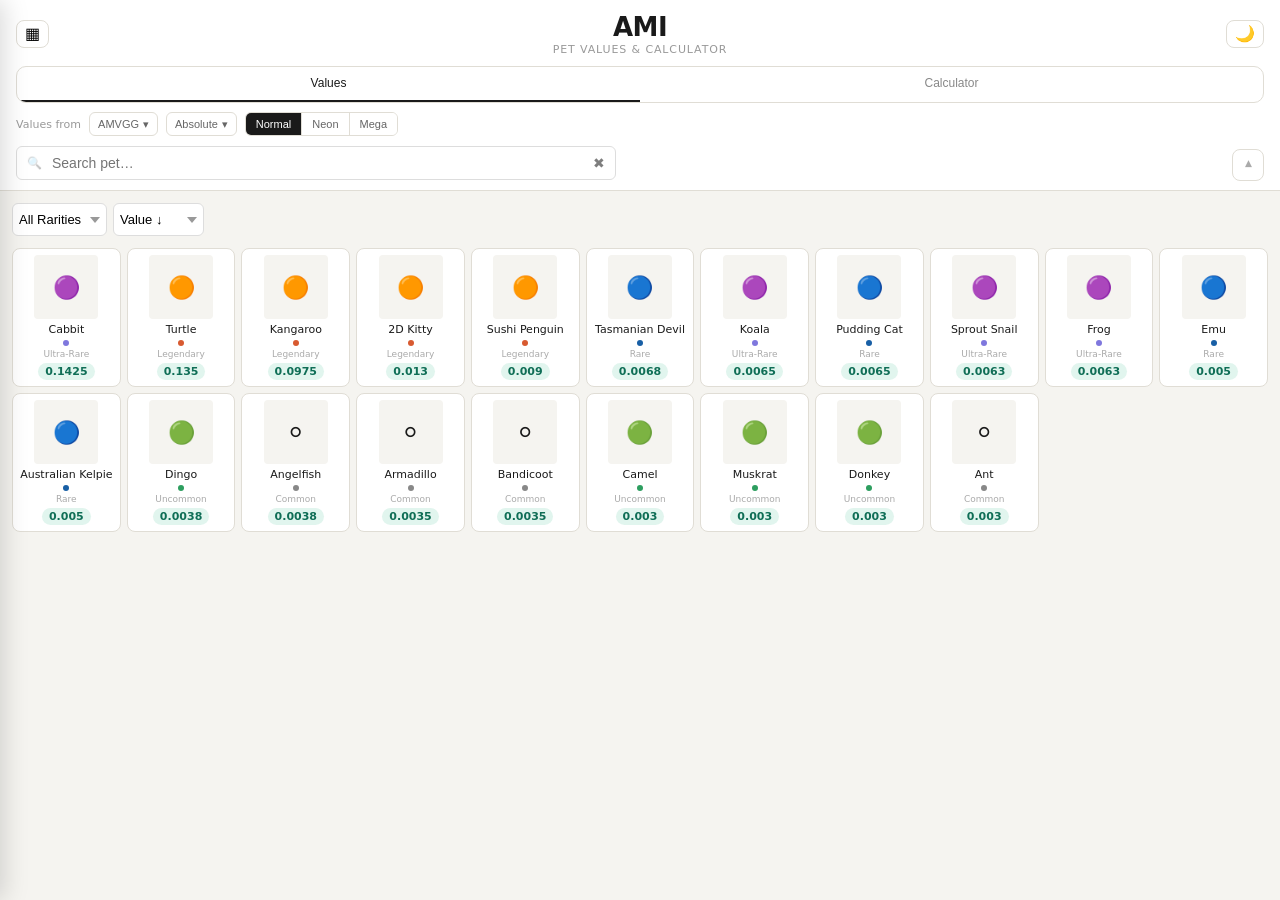
==== pet-values.html @ fb86b17d "Split into multi-page site, add Pet Values calculator with AMVGG import Restructures the single-file" ====
<!DOCTYPE html>
<html lang="en">
<head>
<meta charset="UTF-8">
<meta name="viewport" content="width=device-width, initial-scale=1.0, maximum-scale=1.0">
<title>AMI – Pet Values</title>
<link rel="stylesheet" href="shared.css">
<link rel="stylesheet" href="pet-values.css">
</head>
<body data-page="pet-values">

<header class="site-header">
  <div class="site-header-top">
    <button class="nav-toggle" onclick="toggleNavPanel()" title="Switch page">▦</button>
    <div class="site-title">
      <h1>AMI</h1>
      <p>Pet Values & Calculator</p>
    </div>
    <button class="dark-toggle" onclick="toggleDark()" id="dark-btn" title="Dark Mode">🌙</button>
  </div>
  <nav class="view-tabs">
    <button class="view-tab active" data-view="values" onclick="switchView('values')">Values</button>
    <button class="view-tab" data-view="calculator" onclick="switchView('calculator')">Calculator</button>
  </nav>
  <div class="pv-source-bar">
    <span class="pv-source-label">Values from</span>
    <div class="dropdown-filter">
      <button class="subfilter-toggle" id="source-toggle" onclick="toggleSourceDropdown(event)">
        <span id="source-toggle-label">…</span> <span class="sf-chevron">▾</span>
      </button>
      <div class="subfilter-dropdown" id="source-dropdown"></div>
    </div>
    <div class="dropdown-filter">
      <button class="subfilter-toggle" id="valuetype-toggle" onclick="toggleValueTypeDropdown(event)">
        <span id="valuetype-toggle-label">…</span> <span class="sf-chevron">▾</span>
      </button>
      <div class="subfilter-dropdown" id="valuetype-dropdown"></div>
    </div>
    <div class="pv-variant-toggle" id="variant-toggle">
      <button class="pv-variant-btn active" data-variant="regular" onclick="setVariant('regular')">Normal</button>
      <button class="pv-variant-btn" data-variant="neon" onclick="setVariant('neon')">Neon</button>
      <button class="pv-variant-btn" data-variant="mega" onclick="setVariant('mega')">Mega</button>
    </div>
  </div>
  <div class="header-search-wrap" id="header-search-wrap">
    <div class="header-search-row">
      <div class="search-box" id="search-box">
        <span class="search-icon">🔍</span>
        <input type="text" id="search" placeholder="Search pet…" oninput="onSearchInput()" autocomplete="off" autocorrect="off" autocapitalize="off">
        <button class="clear-search" onclick="document.getElementById('search').value='';onSearchInput()">✖</button>
      </div>
    </div>
    <button class="search-toggle" id="search-toggle-btn" onclick="toggleSearchBar()" title="Toggle search">
      <span class="chevron" id="search-toggle-chevron">▾</span>
    </button>
  </div>
</header>

<main class="main">
  <div class="pv-controls">
    <select id="pv-rarity-filter" onchange="renderCurrentView()">
      <option value="all">All Rarities</option>
      <option value="common">Common</option>
      <option value="uncommon">Uncommon</option>
      <option value="rare">Rare</option>
      <option value="ultrarare">Ultra-Rare</option>
      <option value="legendary">Legendary</option>
    </select>
    <select id="pv-sort" onchange="renderCurrentView()">
      <option value="value-desc">Value ↓</option>
      <option value="value-asc">Value ↑</option>
      <option value="name">Name A–Z</option>
      <option value="rarity">Rarity</option>
    </select>
  </div>

  <div id="view-values">
    <div class="pv-grid" id="pv-grid"><div class="no-results">⏳ Loading values…</div></div>
  </div>

  <div id="view-calculator" style="display:none">
    <div class="pv-calc">
      <div class="pv-calc-side" data-side="you">
        <div class="pv-calc-head">
          <h3>Your Side</h3>
          <span class="pv-calc-total" id="pv-total-you">0</span>
          <button class="pv-clear-btn" onclick="clearSide('you')" title="Clear side">🗑</button>
        </div>
        <div class="pv-calc-picker">
          <input type="text" class="pv-calc-search" id="pv-search-you" placeholder="Add a pet…" oninput="renderPicker('you')" autocomplete="off">
          <div class="pv-calc-picker-list" id="pv-picker-you"></div>
        </div>
        <div class="pv-calc-items" id="pv-items-you"></div>
      </div>

      <div class="pv-calc-fair" id="pv-fairness">
        <span class="pv-fair-arrow">⇄</span>
        <span class="pv-fair-badge pv-fair-even">Add pets to compare</span>
      </div>

      <div class="pv-calc-side" data-side="them">
        <div class="pv-calc-head">
          <h3>Their Side</h3>
          <span class="pv-calc-total" id="pv-total-them">0</span>
          <button class="pv-clear-btn" onclick="clearSide('them')" title="Clear side">🗑</button>
        </div>
        <div class="pv-calc-picker">
          <input type="text" class="pv-calc-search" id="pv-search-them" placeholder="Add a pet…" oninput="renderPicker('them')" autocomplete="off">
          <div class="pv-calc-picker-list" id="pv-picker-them"></div>
        </div>
        <div class="pv-calc-items" id="pv-items-them"></div>
      </div>
    </div>
  </div>
</main>

<button class="scroll-top" id="scroll-top" onclick="window.scrollTo({top:0,behavior:'smooth'})">↑</button>

<div class="modal-overlay" id="modal-input">
  <div class="modal">
    <h2 id="modal-input-title">Input</h2>
    <input type="text" id="modal-input-field" placeholder="" autocomplete="off">
    <div class="modal-btns">
      <button onclick="closeInputModal()">Cancel</button>
      <button class="btn-primary" onclick="confirmInputModal()">OK</button>
    </div>
  </div>
</div>

<div class="modal-overlay" id="modal-confirm">
  <div class="modal">
    <h2 id="modal-confirm-title">Confirm</h2>
    <p id="modal-confirm-text"></p>
    <div class="modal-btns">
      <button onclick="closeConfirmModal()">Cancel</button>
      <button class="btn-danger-solid" id="modal-confirm-ok">OK</button>
    </div>
  </div>
</div>

<div class="nav-overlay" id="nav-overlay">
  <nav class="nav-panel" id="nav-panel"></nav>
</div>

<script src="shared.js"></script>
<script src="pet-values.js"></script>
</body>
</html>
---- shared.css ----
*{box-sizing:border-box;margin:0;padding:0}
body{font-family:system-ui,sans-serif;background:#f5f4f0;color:#1a1a1a}

/* ── TRANSITIONS ── */
body,body .site-header,body .view-tab,body .modal,body .search-box,body .pet-img-placeholder,body .check,body .search-toggle,body .nav-panel{transition:background-color 0.3s ease,border-color 0.3s ease,color 0.3s ease}

/* ── DARK MODE ── */
body.dark{background:#1a1a1a;color:#f0ede8}
body.dark .site-header{background:#242424;border-color:#333}
body.dark .view-tab{color:#666}
body.dark .view-tab.active{color:#f0ede8;border-bottom-color:#f0ede8}
body.dark .modal{background:#2a2a2a;border-color:#333}
body.dark .modal h2{color:#f0ede8}
body.dark .modal p{color:#aaa}
body.dark .modal input{background:#333;border-color:#555;color:#f0ede8}
body.dark .modal-btns button{background:#333;border-color:#555;color:#f0ede8}
body.dark .modal-overlay{background:rgba(0,0,0,0.7)}
body.dark .search-box{background:#2a2a2a;border-color:#444}
body.dark .search-box input{color:#f0ede8;background:#2a2a2a}
body.dark .search-box input::placeholder{color:#666}
body.dark .clear-search{color:#666}
body.dark .no-results{color:#666}
body.dark .dark-toggle,body.dark .nav-toggle{border-color:#444;color:#f0ede8}
body.dark .pet-name{color:#e0ddd5}
body.dark .global-progress{background:#333}
body.dark .scroll-top{background:#f0ede8;color:#1a1a1a}
body.dark .rarity-label{color:#888}
body.dark .search-toggle{background:#2a2a2a;border-color:#444;color:#f0ede8}
body.dark .search-toggle.has-value{border-color:#7F77DD;color:#c5c2f0;background:#2a2840}
body.dark .pet-img-placeholder{background:#333}
body.dark .pet-img-placeholder::after{background:linear-gradient(90deg,transparent 0%,rgba(255,255,255,0.08) 50%,transparent 100%)}
body.dark .check{border-color:#555}
body.dark .nav-panel{background:#2a2a2a}
body.dark .nav-page-btn{background:#2a2a2a;border-color:#444;color:#f0ede8}
body.dark .nav-page-btn:active{background:#333}
body.dark .nav-page-btn.active{background:#f0ede8;color:#1a1a1a;border-color:#f0ede8}
body.dark .nav-panel h2{color:#666}

/* ── HEADER ── */
.site-header{background:#fff;border-bottom:1px solid #e0ddd5;padding:0.75rem 1rem 0;position:sticky;top:0;z-index:100}
.site-header-top{display:flex;align-items:center;justify-content:center;margin-bottom:0.5rem;position:relative}
.dark-toggle{position:absolute;right:0;background:none;border:1px solid #e0ddd5;border-radius:8px;padding:5px 8px;font-size:16px;cursor:pointer;line-height:1;-webkit-tap-highlight-color:transparent}
.dark-toggle:active{opacity:0.7}
.nav-toggle{position:absolute;left:0;background:none;border:1px solid #e0ddd5;border-radius:8px;padding:5px 8px;font-size:16px;cursor:pointer;line-height:1;-webkit-tap-highlight-color:transparent}
.nav-toggle:active{opacity:0.7}
.site-title{text-align:center}
.site-title h1{font-size:26px;font-weight:800;letter-spacing:-0.5px;color:#1a1a1a}
body.dark .site-title h1{color:#f0ede8}
.site-title p{font-size:11px;color:#999;letter-spacing:0.08em;text-transform:uppercase;margin-top:1px}

/* ── GLOBAL PROGRESS BAR ── */
.global-progress{height:3px;background:#e0ddd5;margin:0 -1rem}
.global-progress-bar{height:100%;background:linear-gradient(90deg,#185FA5,#7F77DD,#D85A30);transition:width 0.4s}

/* ── VIEW TABS ── */
.view-tabs{display:flex;gap:0;margin:0.6rem 0 0;border:1px solid #e0ddd5;border-radius:10px;overflow:hidden}
.view-tab{flex:1;padding:0.6rem 0.25rem;font-size:12px;font-weight:500;color:#888;background:none;border:none;cursor:pointer;border-bottom:2px solid transparent;transition:color 0.15s,border-color 0.15s;-webkit-tap-highlight-color:transparent;white-space:nowrap;text-align:center}
.view-tab:hover{color:#1a1a1a}
.view-tab.active{color:#1a1a1a;border-bottom-color:#1a1a1a}
body.dark .view-tab:hover{color:#f0ede8}
body.dark .view-tabs{border-color:#333}

/* ── HEADER SEARCH (sticky, collapsible) ── */
#header-search-wrap{position:relative;margin:0.6rem 0 0.65rem;transition:margin 0.25s ease}
#header-search-wrap.collapsed{margin:0}
.header-search-row{display:flex;align-items:center;overflow:hidden;max-height:38px;padding-right:40px;transition:max-height 0.25s ease,padding-right 0.25s ease}
#header-search-wrap.collapsed .header-search-row{max-height:0;padding-right:0}
.search-box{display:flex;align-items:center;flex:1;min-width:0;max-width:600px;background:#fff;border:1px solid #ddd;border-radius:6px;overflow:hidden;opacity:1;transition:max-width 0.25s ease,opacity 0.2s ease}
.search-box input{flex:1;border:none;outline:none;padding:8px 10px;font-size:14px;background:transparent;min-width:0}
.search-box .clear-search{width:32px;height:32px;display:flex;align-items:center;justify-content:center;border:none;background:transparent;cursor:pointer;flex-shrink:0;opacity:0.5;font-size:14px}
.search-box .clear-search:active{opacity:1}
.search-box .search-icon{padding-left:10px;flex-shrink:0;opacity:0.4;font-size:12px}
#header-search-wrap.collapsed .search-box{max-width:0;min-width:0;opacity:0;border-color:transparent;pointer-events:none}
.search-toggle{position:absolute;right:0;top:3px;width:32px;height:32px;display:flex;align-items:center;justify-content:center;border:1px solid #e0ddd5;border-radius:8px;background:#fff;cursor:pointer;-webkit-tap-highlight-color:transparent;transition:background-color 0.15s,border-color 0.15s,color 0.15s,top 0.25s ease,height 0.25s ease,border-radius 0.25s ease}
.search-toggle:active{background:#f0ede8}
.search-toggle.has-value{border-color:#185FA5;color:#185FA5;background:#EBF3FD}
#header-search-wrap.collapsed .search-toggle{top:0;height:20px;border-radius:0 0 8px 8px;border-top:none}

/* ── MAIN ── */
.main{padding:0.75rem}

/* ── SCROLL TO TOP ── */
.scroll-top{position:fixed;bottom:1.5rem;right:1rem;width:40px;height:40px;border-radius:50%;background:#1a1a1a;color:#fff;border:none;font-size:18px;cursor:pointer;display:none;align-items:center;justify-content:center;z-index:300;box-shadow:0 2px 8px rgba(0,0,0,0.25);-webkit-tap-highlight-color:transparent}
.scroll-top.visible{display:flex}

/* ── PET ICON + RARITY TOKENS (used by shared petImgHtml/rarityFooterHtml helpers) ── */
.pet-img-wrap{width:64px;height:64px;position:relative;flex-shrink:0}
.pet-img{width:64px;height:64px;object-fit:contain;border-radius:4px;display:none;position:relative;z-index:1;opacity:0;transition:opacity 0.3s ease}
.pet-img.loaded{display:block;opacity:1}
.pet-img-placeholder{position:absolute;top:0;left:0;width:64px;height:64px;border-radius:4px;background:#f5f4f0;display:flex;align-items:center;justify-content:center;font-size:22px;z-index:0;overflow:hidden}
.pet-img-placeholder::after{content:'';position:absolute;inset:0;background:linear-gradient(90deg,transparent 0%,rgba(255,255,255,0.6) 50%,transparent 100%);transform:translateX(-100%);animation:shimmer 1.4s infinite}
@keyframes shimmer{to{transform:translateX(100%)}}
.pet-name{width:100%;word-break:break-word}
.pet-footer{display:flex;flex-direction:column;align-items:center;gap:3px;width:100%}
.pet-footer-row{display:flex;align-items:center;justify-content:center;gap:4px}
.check{width:14px;height:14px;border:1.5px solid #ccc;border-radius:3px;flex-shrink:0;display:flex;align-items:center;justify-content:center;font-size:9px;color:#fff}
.rarity-dot{width:6px;height:6px;border-radius:50%;flex-shrink:0}
.rarity-label{font-size:9px;color:#aaa;line-height:1}
.r-common{background:#888}.r-uncommon{background:#2d9e5f}.r-rare{background:#185FA5}
.r-ultrarare{background:#7F77DD}.r-legendary{background:#D85A30}.r-unknown{background:#ccc}
.chevron{font-size:14px;color:#aaa;transition:transform 0.2s;display:inline-block}
.chevron.open{transform:rotate(180deg)}
.no-results{padding:2rem;text-align:center;color:#888;font-size:14px;grid-column:1/-1}

/* ── SCROLLBAR ── */
::-webkit-scrollbar{width:6px;height:6px}
::-webkit-scrollbar-track{background:#f5f4f0}
::-webkit-scrollbar-thumb{background:#d0cdc8;border-radius:3px}
::-webkit-scrollbar-thumb:hover{background:#b0ada8}
body.dark ::-webkit-scrollbar-track{background:#1a1a1a}
body.dark ::-webkit-scrollbar-thumb{background:#444}
body.dark ::-webkit-scrollbar-thumb:hover{background:#666}
*{scrollbar-width:thin;scrollbar-color:#d0cdc8 #f5f4f0}
body.dark *{scrollbar-color:#444 #1a1a1a}

/* ── MODALS ── */
.modal-overlay{display:none;position:fixed;top:0;left:0;right:0;bottom:0;background:rgba(0,0,0,0.4);z-index:500;padding:1rem}
.modal-overlay.open{display:flex;align-items:center;justify-content:center}
.modal{background:#fff;border-radius:12px;padding:1.25rem;width:100%;max-width:340px;box-shadow:0 8px 32px rgba(0,0,0,0.2)}
.modal h2{font-size:16px;font-weight:600;margin-bottom:0.75rem}
.modal p{font-size:14px;color:#444;margin-bottom:1rem}
.modal input{width:100%;padding:8px 10px;border:1px solid #ddd;border-radius:6px;font-size:14px;margin-bottom:0.75rem;-webkit-appearance:none;appearance:none}
.modal input:focus{outline:none;border-color:#185FA5}
.modal-btns{display:flex;gap:8px;justify-content:flex-end}
.modal-btns button{padding:8px 16px;border-radius:6px;font-size:13px;cursor:pointer;border:1px solid #ddd;background:#fff}
.modal-btns .btn-primary{background:#1a1a1a;color:#fff;border-color:#1a1a1a}
.modal-btns .btn-danger-solid{background:#a32d2d;color:#fff;border-color:#a32d2d}

/* ── DROPDOWN FILTER (small anchored toggle+chip-list, e.g. sort-by, value source) ── */
.dropdown-filter{position:relative}
.subfilter-toggle{display:flex;align-items:center;gap:4px;padding:2px 8px;font-size:11px;border:1px solid #e0ddd5;border-radius:6px;background:#fff;cursor:pointer;color:#666;-webkit-tap-highlight-color:transparent;transition:background-color 0.15s,border-color 0.15s,color 0.15s;height:24px}
.subfilter-toggle.active-filter{border-color:#185FA5;color:#185FA5;background:#EBF3FD}
.sf-chevron{font-size:11px;transition:transform 0.2s;display:inline-block}
.subfilter-toggle.open .sf-chevron{transform:rotate(180deg)}
.subfilter-dropdown{display:none;position:absolute;top:calc(100% + 4px);left:0;min-width:200px;background:#fff;border:1px solid #e0ddd5;border-radius:8px;box-shadow:0 4px 16px rgba(0,0,0,0.12);z-index:150;padding:8px;flex-direction:column;gap:4px}
.subfilter-dropdown.open{display:flex}
.subfilter-label{font-size:10px;font-weight:600;color:#aaa;text-transform:uppercase;letter-spacing:0.05em;padding:2px 4px}
.sf-chip{padding:6px 10px;border-radius:6px;border:none;font-size:12px;cursor:pointer;background:none;color:#444;-webkit-tap-highlight-color:transparent;transition:background-color 0.15s,color 0.15s;text-align:left;width:100%}
.sf-chip:hover{background:#f5f4f0}
.sf-chip.active{background:#1a1a1a;color:#fff}
.sf-divider{height:1px;background:#f0ede8;margin:2px 0}
body.dark .subfilter-toggle{background:#2a2a2a;border-color:#444;color:#aaa}
body.dark .subfilter-toggle.active-filter{border-color:#7F77DD;color:#c5c2f0;background:#2a2840}
body.dark .subfilter-dropdown{background:#2a2a2a;border-color:#444;box-shadow:0 4px 16px rgba(0,0,0,0.4)}
body.dark .subfilter-label{color:#555}
body.dark .sf-chip{color:#ccc}
body.dark .sf-chip:hover{background:#333}
body.dark .sf-chip.active{background:#f0ede8;color:#1a1a1a}
body.dark .sf-divider{background:#333}

/* ── POPOUT NAV PANEL ── */
.nav-overlay{position:fixed;inset:0;background:rgba(0,0,0,0);pointer-events:none;z-index:500;transition:background-color 0.25s ease}
.nav-overlay.open{background:rgba(0,0,0,0.4);pointer-events:auto}
.nav-panel{position:fixed;top:0;left:0;bottom:0;width:260px;max-width:80vw;background:#fff;box-shadow:4px 0 24px rgba(0,0,0,0.15);padding:1rem;transform:translateX(-100%);transition:transform 0.25s ease;display:flex;flex-direction:column;gap:6px}
.nav-overlay.open .nav-panel{transform:translateX(0)}
.nav-panel h2{font-size:13px;font-weight:700;text-transform:uppercase;letter-spacing:0.05em;color:#999;margin-bottom:6px}
.nav-page-btn{display:flex;align-items:center;gap:10px;padding:10px 12px;border-radius:8px;border:1px solid #e0ddd5;background:#fff;cursor:pointer;font-size:14px;font-weight:500;color:#1a1a1a;text-align:left;-webkit-tap-highlight-color:transparent}
.nav-page-btn:active{background:#f5f4f0}
.nav-page-btn.active{background:#1a1a1a;color:#fff;border-color:#1a1a1a}
.nav-page-icon{font-size:18px}
---- pet-values.css ----
/* ── VALUE SOURCE BAR ── */
.pv-source-bar{display:flex;align-items:center;gap:8px;flex-wrap:wrap;margin:0.6rem 0 0}
.pv-source-label{font-size:11px;color:#999}
body.dark .pv-source-label{color:#666}
.pv-variant-toggle{display:flex;border:1px solid #e0ddd5;border-radius:6px;overflow:hidden;height:24px}
.pv-variant-btn{padding:0 10px;font-size:11px;border:none;border-left:1px solid #e0ddd5;background:#fff;cursor:pointer;color:#666;-webkit-tap-highlight-color:transparent}
.pv-variant-btn:first-child{border-left:none}
.pv-variant-btn.active{background:#1a1a1a;color:#fff}
body.dark .pv-variant-toggle{border-color:#444}
body.dark .pv-variant-btn{background:#2a2a2a;color:#aaa;border-left-color:#444}
body.dark .pv-variant-btn.active{background:#f0ede8;color:#1a1a1a}

/* ── CONTROLS (rarity + sort selects) ── */
.pv-controls{display:flex;gap:6px;flex-wrap:wrap;margin-bottom:0.75rem;align-items:center}
.pv-controls select{padding:8px 6px;border:1px solid #ddd;border-radius:6px;font-size:13px;background:#fff;-webkit-appearance:none;appearance:none;padding-right:20px;background-image:url("data:image/svg+xml,%3Csvg xmlns='http://www.w3.org/2000/svg' width='10' height='6'%3E%3Cpath d='M0 0l5 6 5-6z' fill='%23999'/%3E%3C/svg%3E");background-repeat:no-repeat;background-position:right 6px center}
body.dark .pv-controls select{background:#2a2a2a;border-color:#444;color:#f0ede8;background-image:url("data:image/svg+xml,%3Csvg xmlns='http://www.w3.org/2000/svg' width='10' height='6'%3E%3Cpath d='M0 0l5 6 5-6z' fill='%23888'/%3E%3C/svg%3E");background-repeat:no-repeat;background-position:right 6px center}

/* ── VALUES GRID ── */
.pv-grid{display:grid;grid-template-columns:repeat(auto-fill,minmax(100px,1fr));gap:6px;padding-bottom:2rem}
@media(max-width:400px){.pv-grid{grid-template-columns:repeat(3,1fr)}}
.pv-item{display:flex;flex-direction:column;align-items:center;padding:6px;border-radius:8px;border:1px solid #e0ddd5;font-size:11px;text-align:center;gap:4px;background:#fff;transition:background-color 0.2s ease,border-color 0.2s ease}
body.dark .pv-item{background:#2a2a2a;border-color:#333}
.pv-value{font-size:11px;font-weight:700;color:#0F6E56;background:#E1F5EE;padding:2px 7px;border-radius:10px;white-space:nowrap}
body.dark .pv-value{background:#12352c;color:#4fd8ab}

/* ── CALCULATOR ── */
.pv-calc{display:grid;grid-template-columns:1fr auto 1fr;gap:10px;align-items:start;padding-bottom:2rem}
@media(max-width:700px){.pv-calc{grid-template-columns:1fr}}
.pv-calc-side{background:#fff;border:1px solid #e0ddd5;border-radius:12px;padding:0.75rem;display:flex;flex-direction:column;gap:8px;min-width:0}
body.dark .pv-calc-side{background:#2a2a2a;border-color:#333}
.pv-calc-head{display:flex;align-items:center;justify-content:space-between;gap:8px}
.pv-calc-head h3{font-size:14px;font-weight:700;flex:1}
.pv-calc-total{font-size:13px;font-weight:700;color:#0F6E56;background:#E1F5EE;padding:3px 9px;border-radius:10px;white-space:nowrap}
body.dark .pv-calc-total{background:#12352c;color:#4fd8ab}
.pv-clear-btn{border:none;background:none;cursor:pointer;color:#999;font-size:14px;padding:2px 4px;-webkit-tap-highlight-color:transparent}
.pv-clear-btn:active{opacity:0.6}
.pv-calc-picker{position:relative}
.pv-calc-search{width:100%;padding:8px 10px;border:1px solid #ddd;border-radius:6px;font-size:13px;background:#fff;outline:none}
body.dark .pv-calc-search{background:#333;border-color:#555;color:#f0ede8}
.pv-calc-picker-list{position:absolute;top:calc(100% + 4px);left:0;right:0;background:#fff;border:1px solid #e0ddd5;border-radius:8px;box-shadow:0 4px 16px rgba(0,0,0,0.12);z-index:50;max-height:220px;overflow-y:auto;display:none}
.pv-calc-picker-list.open{display:block}
body.dark .pv-calc-picker-list{background:#2a2a2a;border-color:#444}
.pv-pick-row{display:flex;align-items:center;gap:8px;padding:6px 10px;cursor:pointer;font-size:13px;-webkit-tap-highlight-color:transparent}
.pv-pick-row:hover{background:#f5f4f0}
body.dark .pv-pick-row:hover{background:#333}
.pv-pick-row .pv-pick-name{flex:1}
.pv-pick-row .pv-pick-value{font-size:11px;color:#888}
.pv-calc-items{display:flex;flex-direction:column;gap:6px;min-height:20px}
.pv-calc-item{display:flex;align-items:center;gap:8px;padding:6px 8px;border-radius:8px;background:#f5f4f0;font-size:12px}
body.dark .pv-calc-item{background:#333}
.pv-calc-item .pv-item-name{flex:1}
.pv-calc-item .pv-item-value{font-size:11px;color:#888;white-space:nowrap}
.pv-calc-item .pv-item-remove{border:none;background:none;cursor:pointer;color:#a32d2d;font-size:13px;padding:2px;-webkit-tap-highlight-color:transparent}
.pv-calc-empty{font-size:12px;color:#999;padding:0.5rem 0;text-align:center}

.pv-calc-fair{display:flex;flex-direction:column;align-items:center;justify-content:center;gap:6px;padding:0.75rem 0.5rem;min-width:130px}
@media(max-width:700px){.pv-calc-fair{flex-direction:row;justify-content:space-between;padding:0.5rem}}
.pv-fair-arrow{font-size:20px}
.pv-fair-badge{font-size:12px;font-weight:700;padding:4px 10px;border-radius:10px;text-align:center;white-space:nowrap}
.pv-fair-badge.pv-fair-even{background:#E1F5EE;color:#0F6E56}
.pv-fair-badge.pv-fair-mild{background:#FAEEDA;color:#854F0B}
.pv-fair-badge.pv-fair-skewed{background:#FDE8E8;color:#9B1C1C}
body.dark .pv-fair-badge.pv-fair-even{background:#12352c;color:#4fd8ab}
body.dark .pv-fair-badge.pv-fair-mild{background:#3a2a10;color:#e0ab5c}
body.dark .pv-fair-badge.pv-fair-skewed{background:#3a1414;color:#e88}
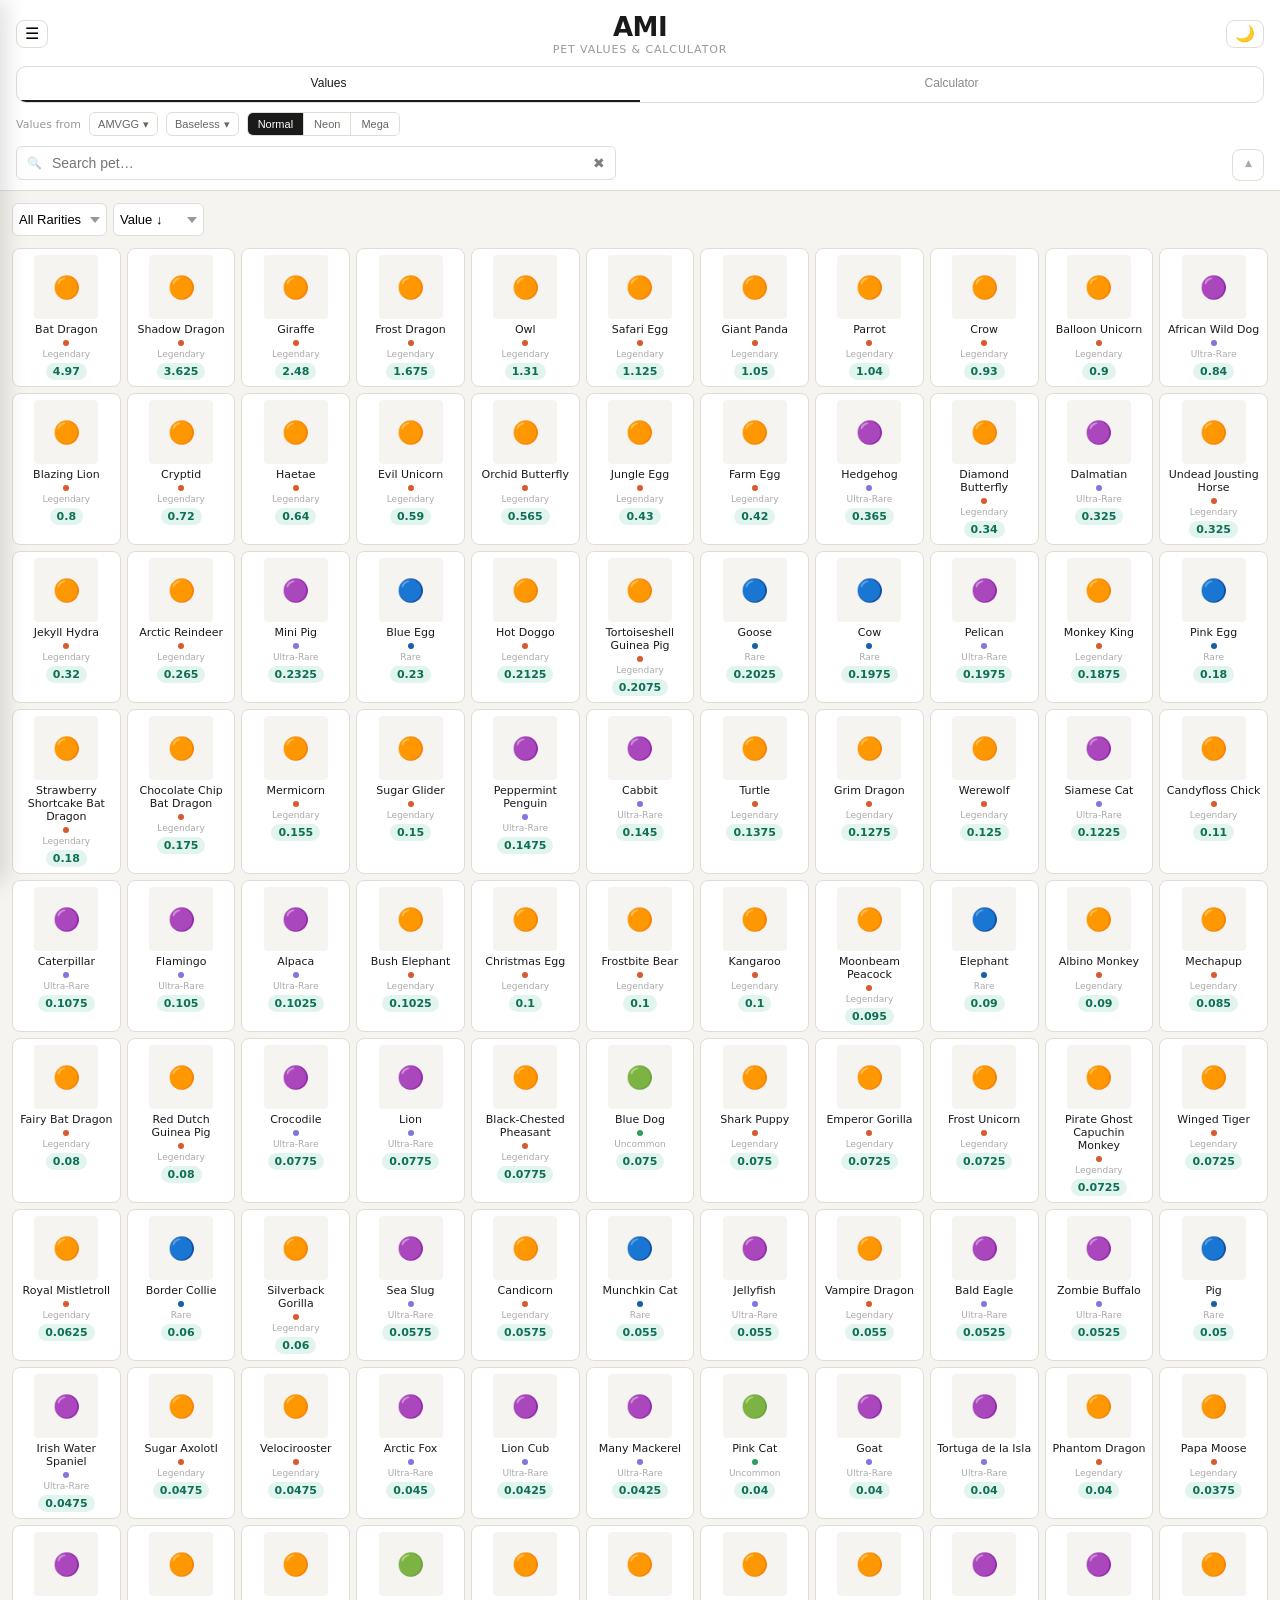
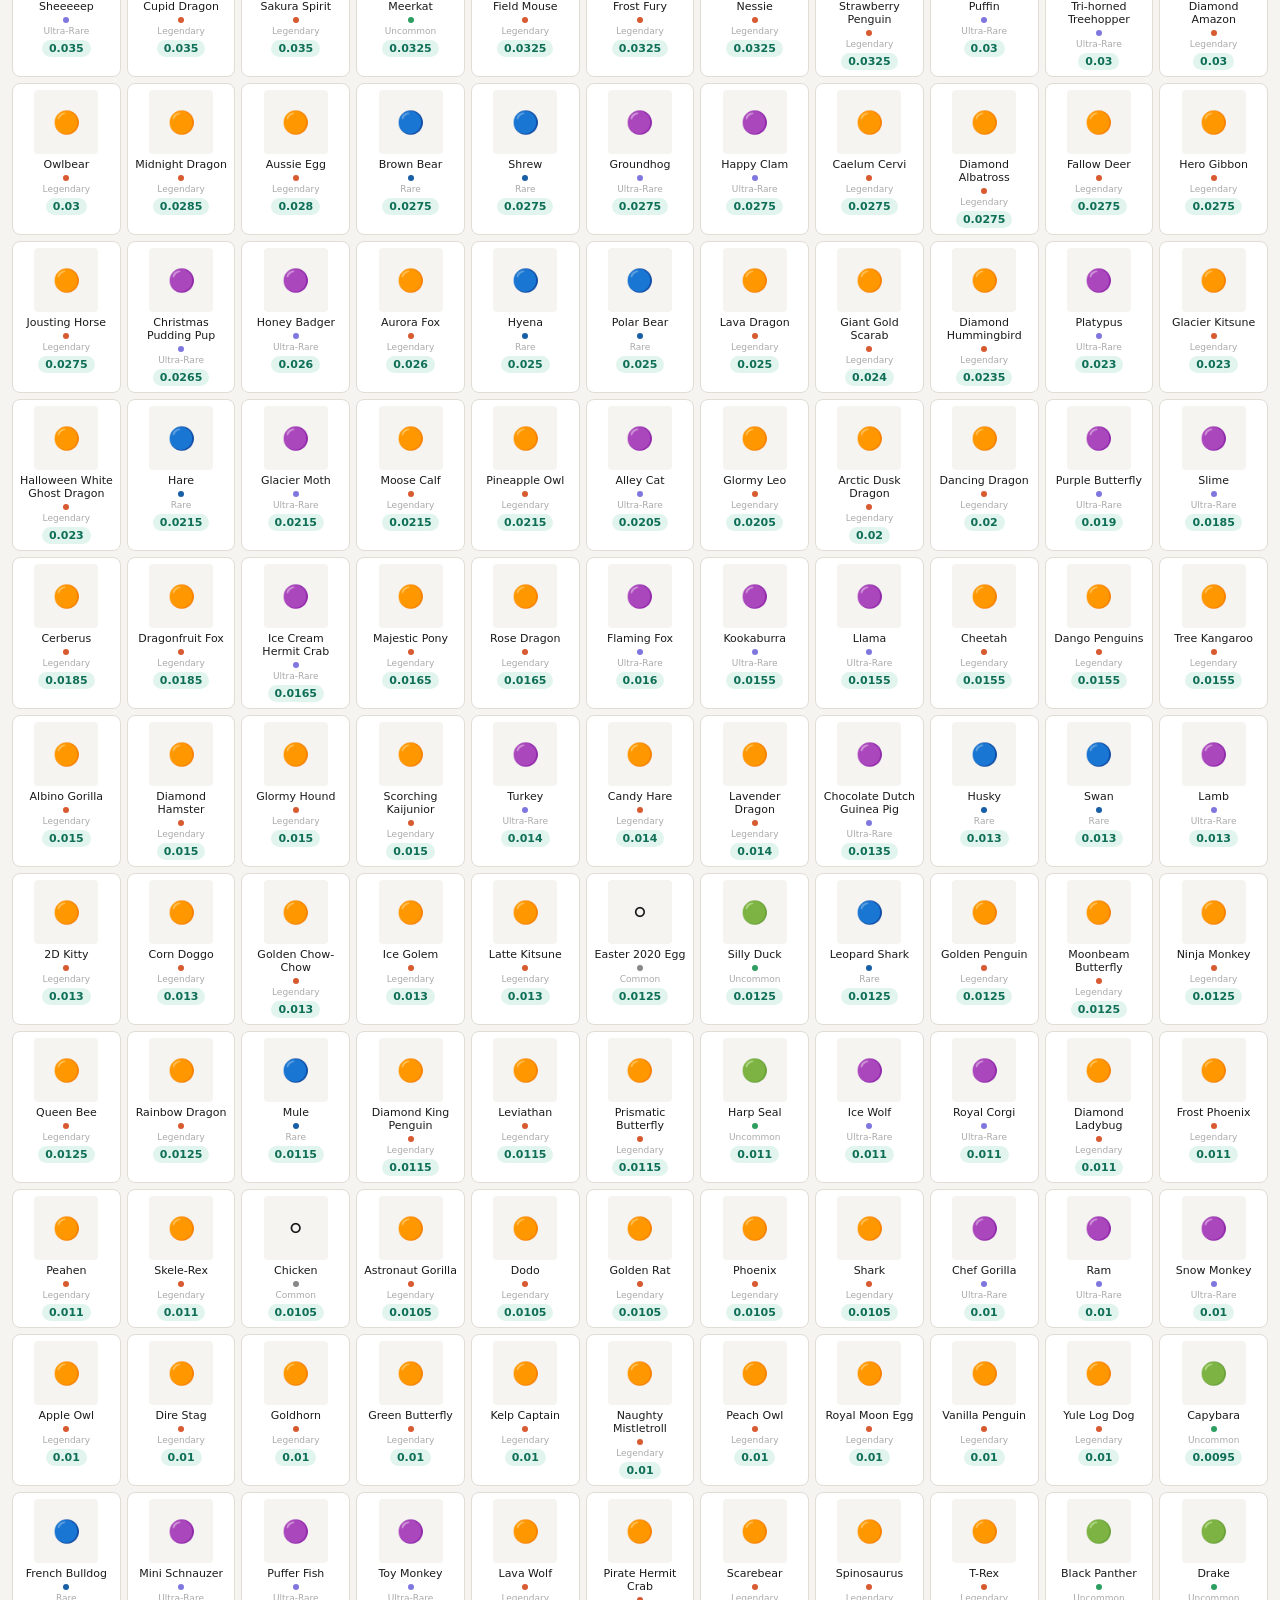
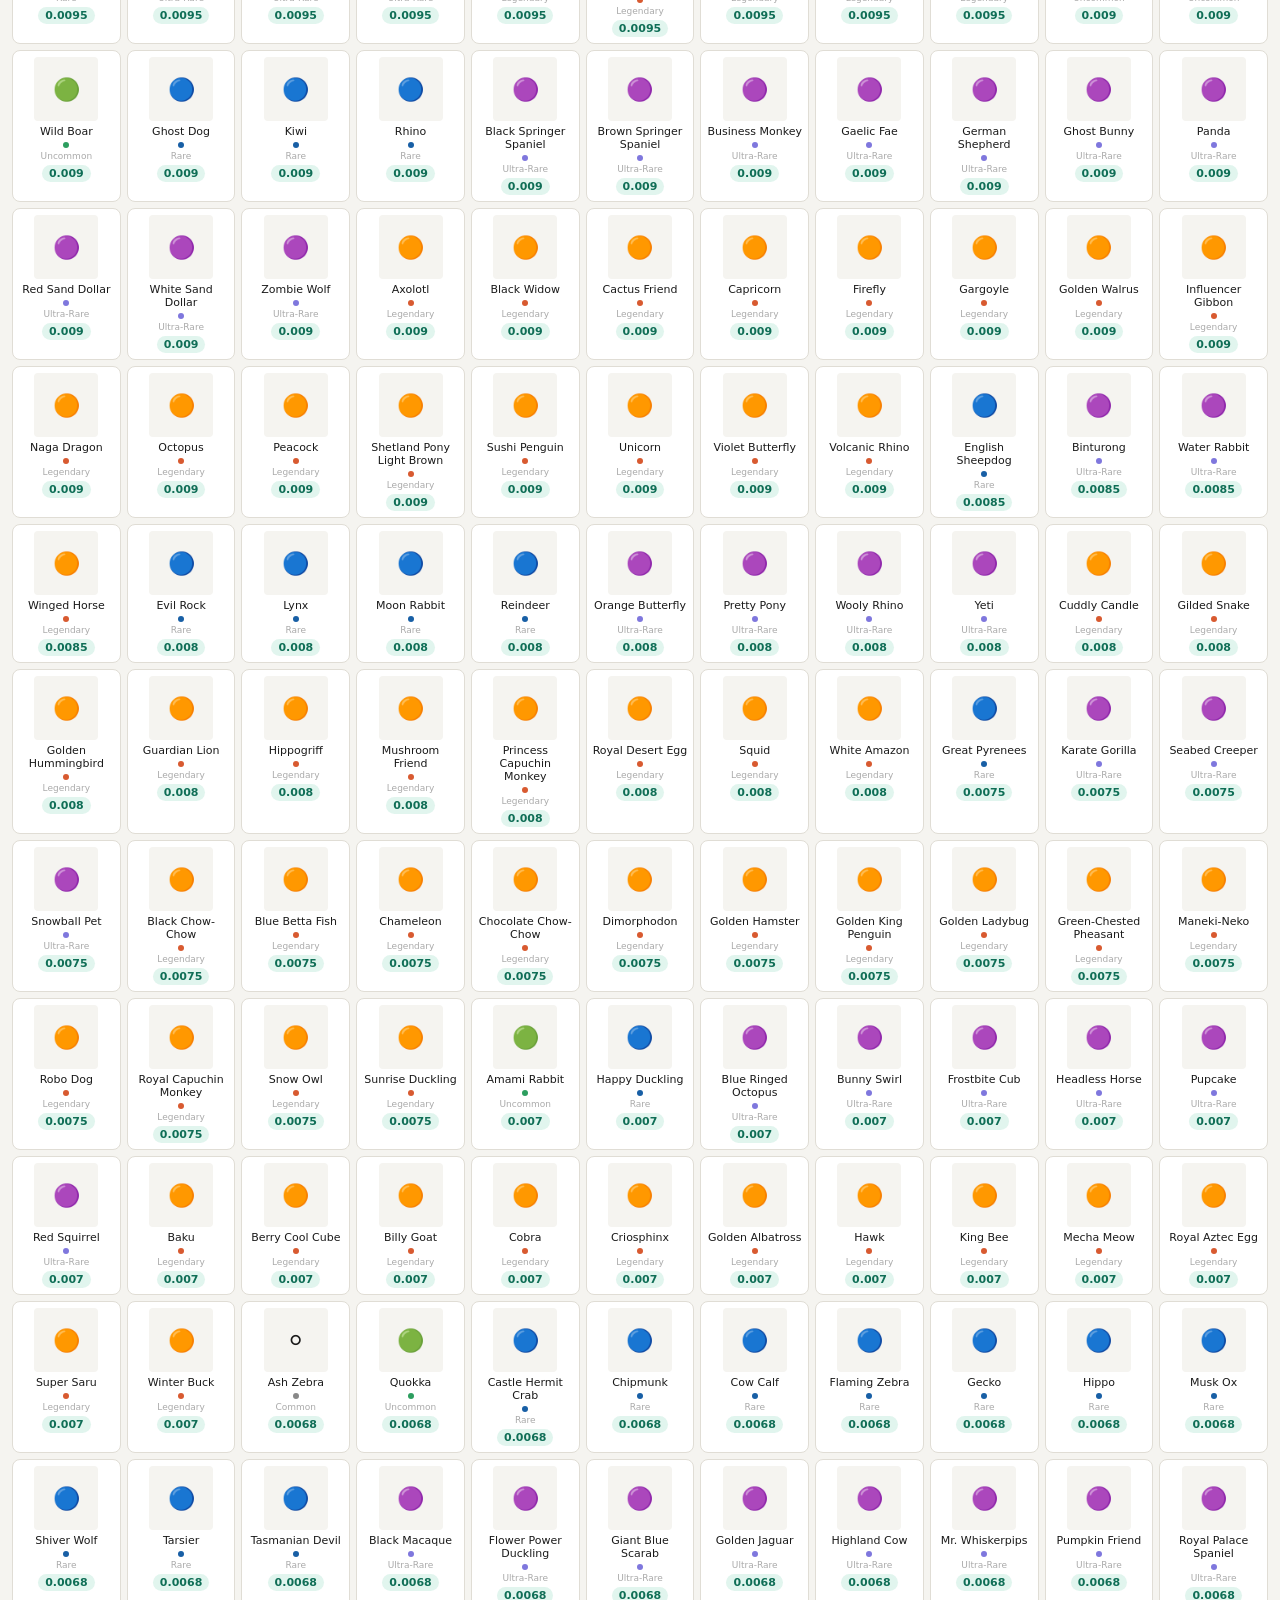
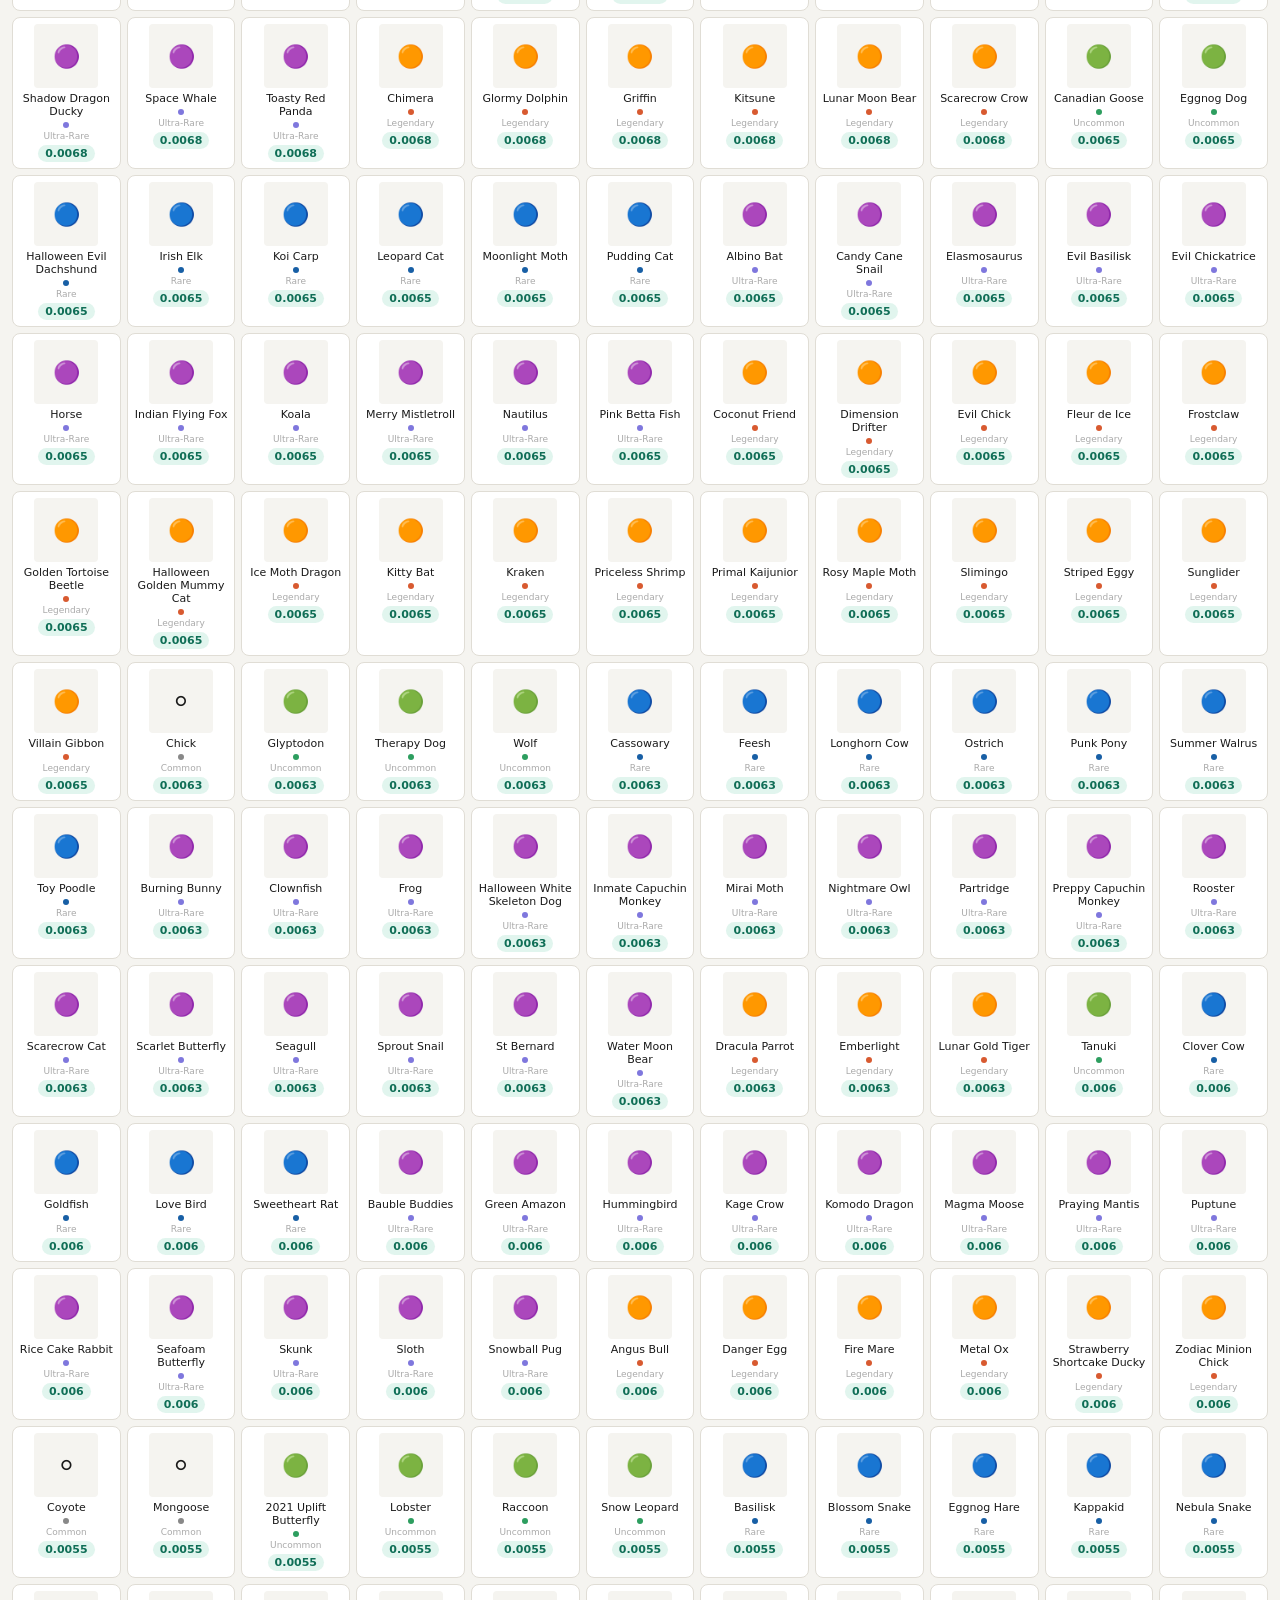
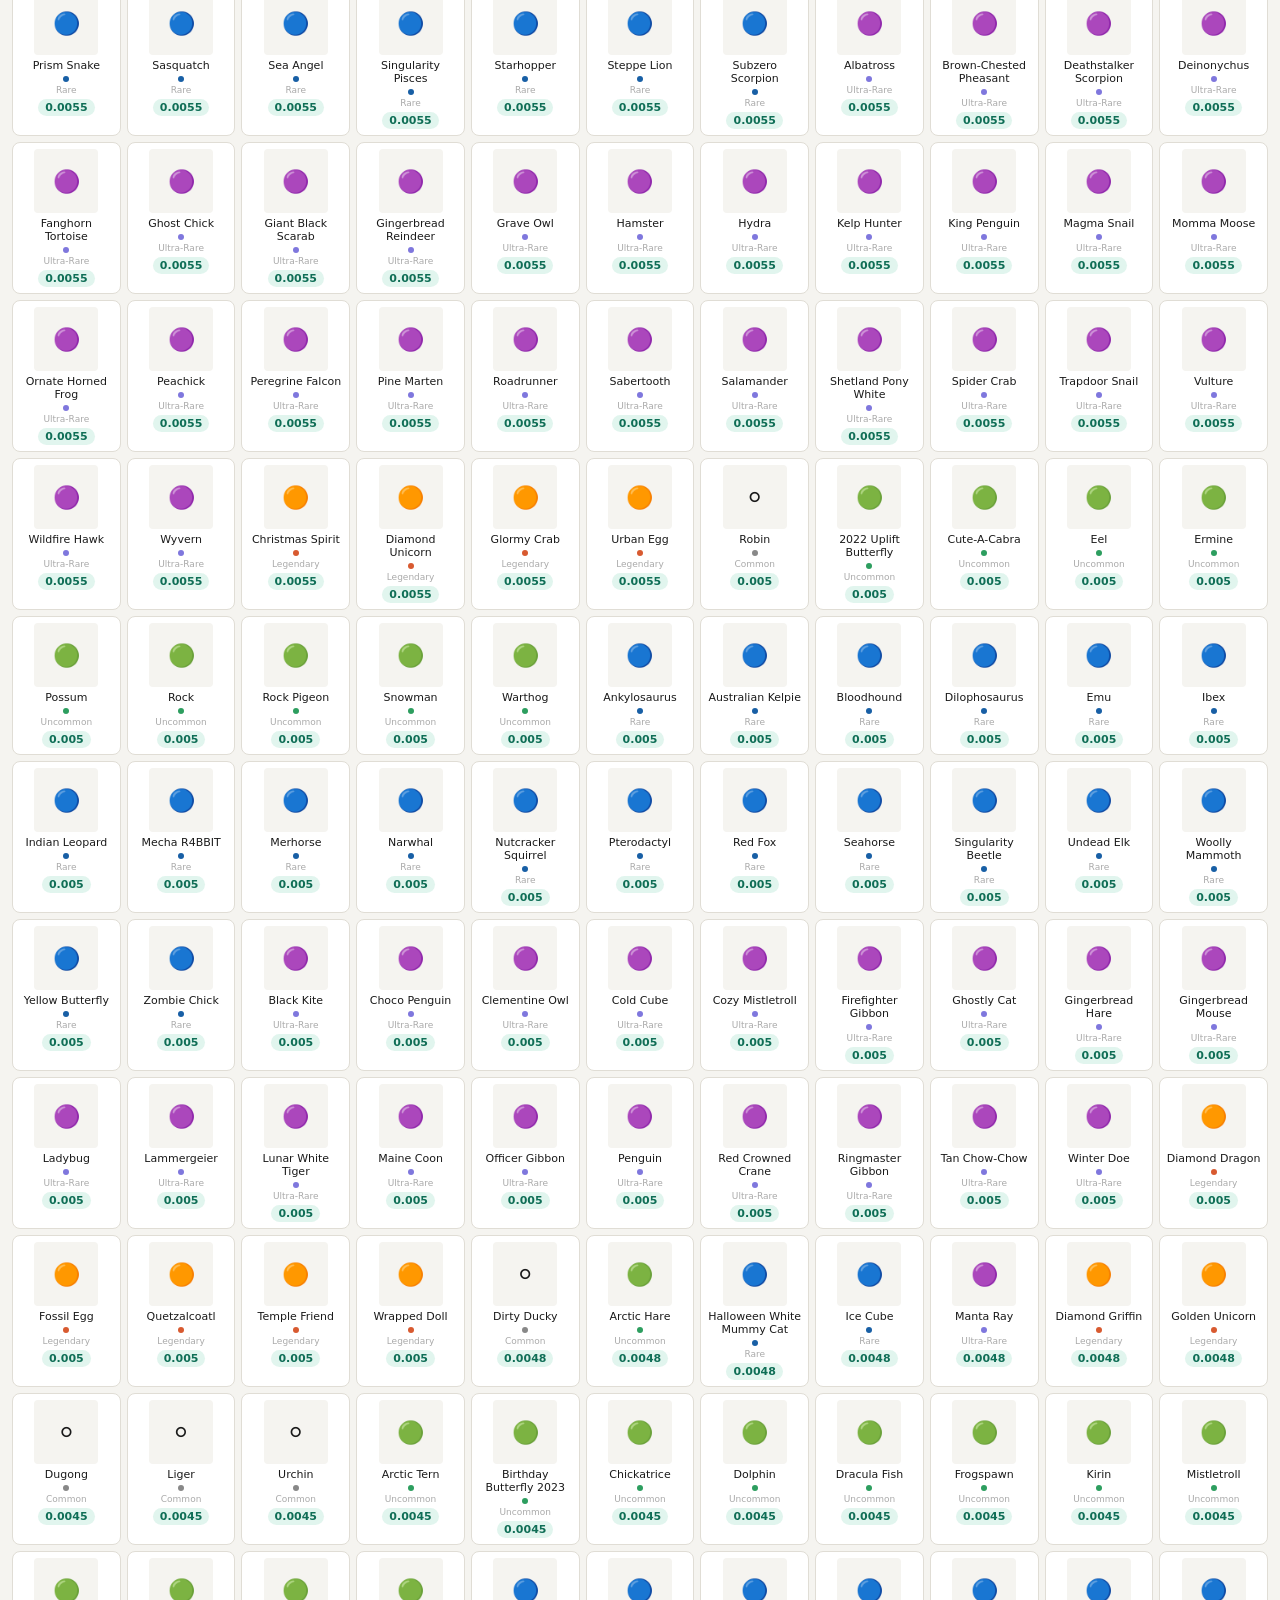
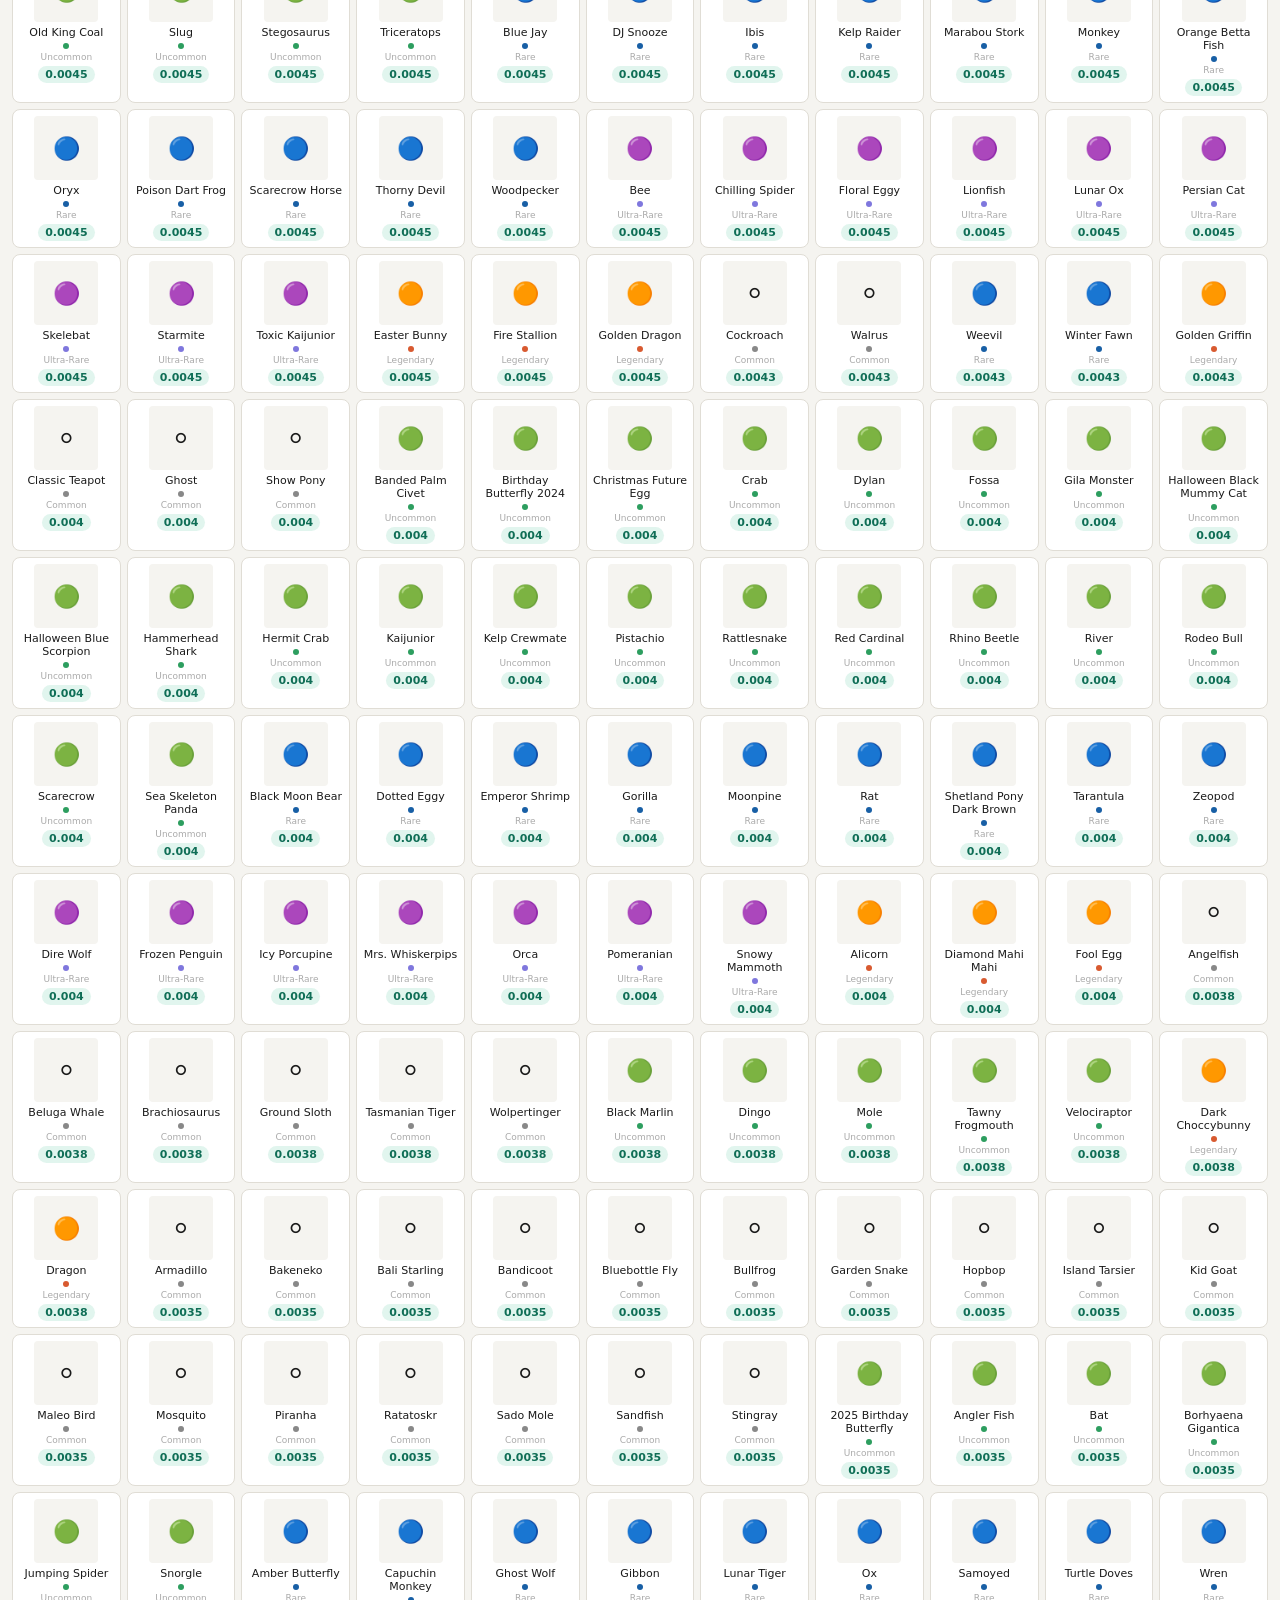
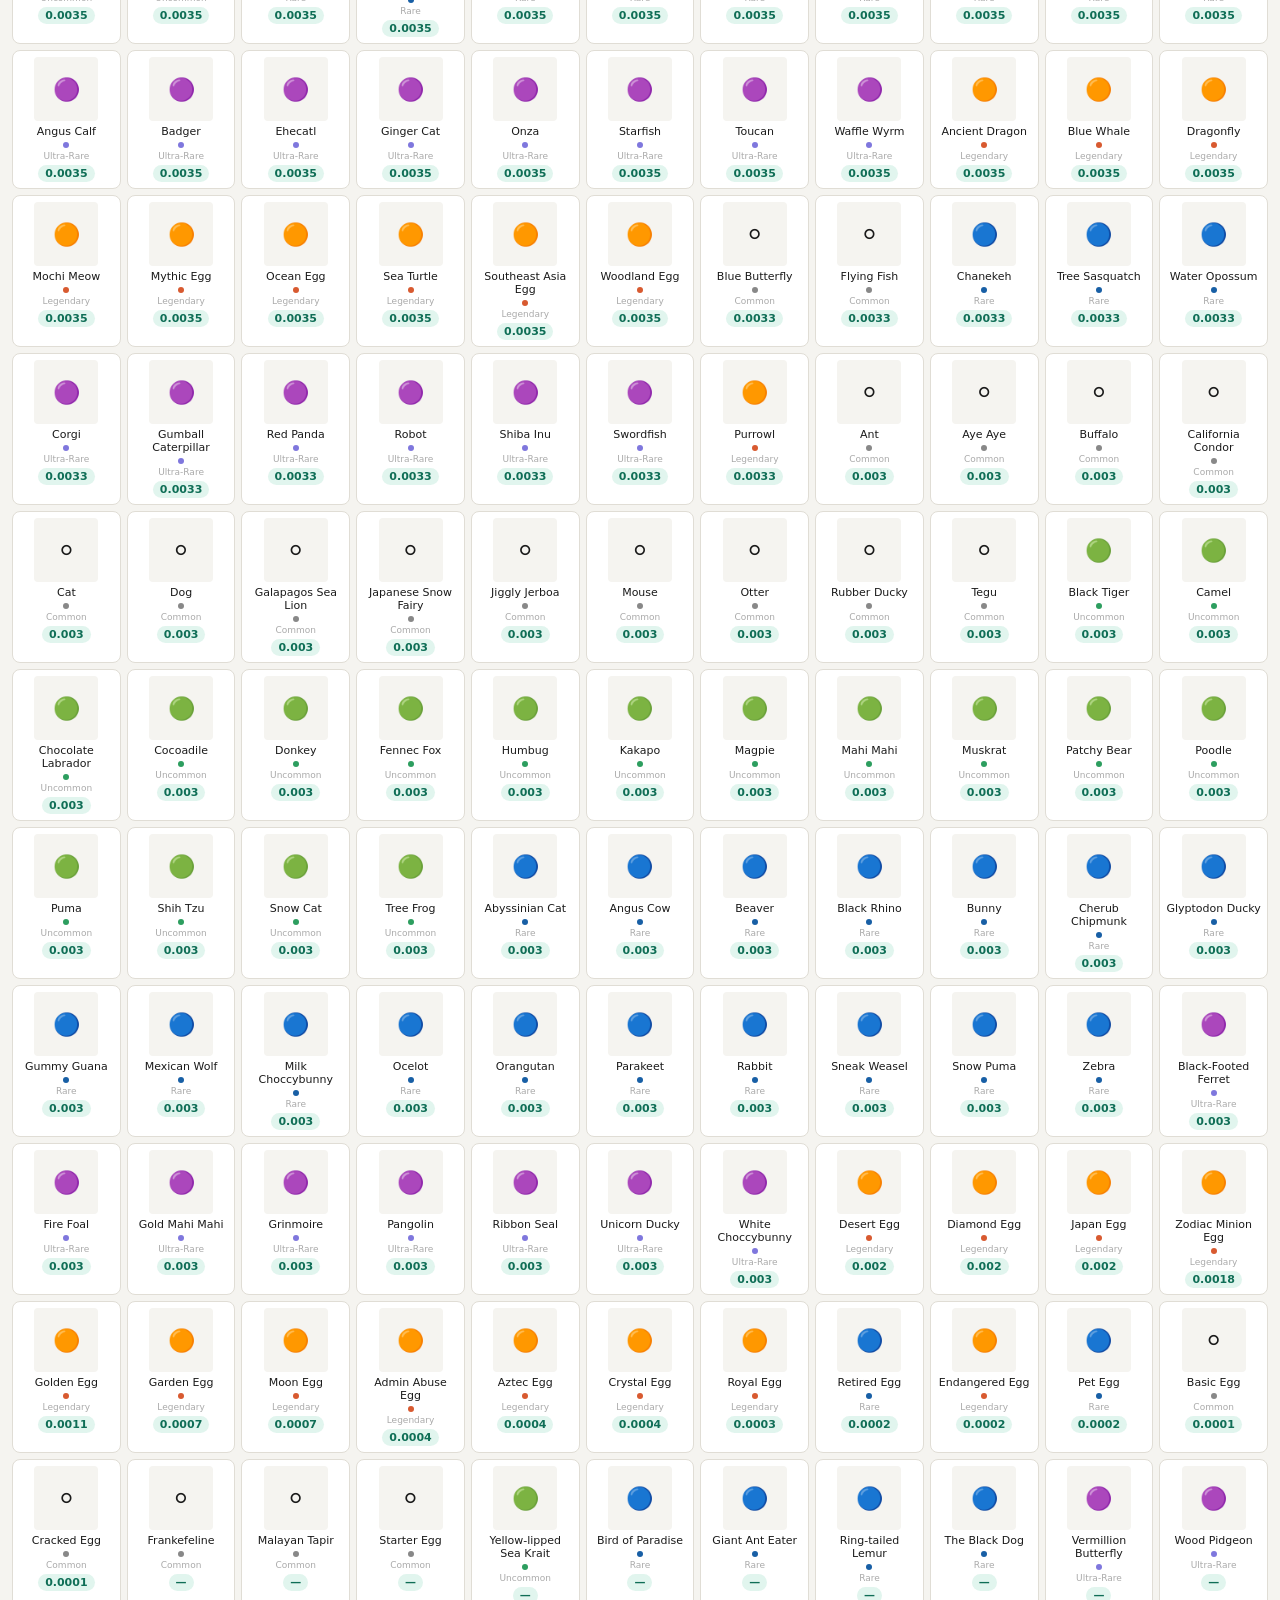
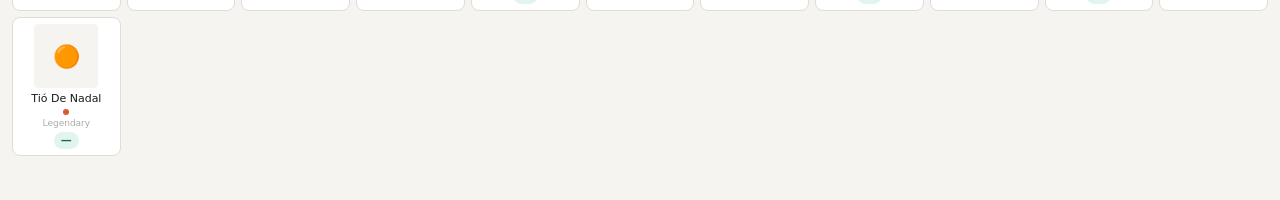
==== commit f70d9478: "pet values accurate ride potion update" ====
--- a/pet-values.html
+++ b/pet-values.html
@@ -11,7 +11,7 @@
 
 <header class="site-header">
   <div class="site-header-top">
-    <button class="nav-toggle" onclick="toggleNavPanel()" title="Switch page">▦</button>
+    <button class="nav-toggle" onclick="toggleNavPanel()" title="Switch page">☰</button>
     <div class="site-title">
       <h1>AMI</h1>
       <p>Pet Values & Calculator</p>
@@ -82,15 +82,11 @@
     <div class="pv-calc">
       <div class="pv-calc-side" data-side="you">
         <div class="pv-calc-head">
-          <h3>Your Side</h3>
+          <h3>Your Offer</h3>
           <span class="pv-calc-total" id="pv-total-you">0</span>
           <button class="pv-clear-btn" onclick="clearSide('you')" title="Clear side">🗑</button>
         </div>
-        <div class="pv-calc-picker">
-          <input type="text" class="pv-calc-search" id="pv-search-you" placeholder="Add a pet…" oninput="renderPicker('you')" autocomplete="off">
-          <div class="pv-calc-picker-list" id="pv-picker-you"></div>
-        </div>
-        <div class="pv-calc-items" id="pv-items-you"></div>
+        <div class="pv-calc-slots" id="pv-items-you"></div>
       </div>
 
       <div class="pv-calc-fair" id="pv-fairness">
@@ -100,15 +96,11 @@
 
       <div class="pv-calc-side" data-side="them">
         <div class="pv-calc-head">
-          <h3>Their Side</h3>
+          <h3>Their Offer</h3>
           <span class="pv-calc-total" id="pv-total-them">0</span>
           <button class="pv-clear-btn" onclick="clearSide('them')" title="Clear side">🗑</button>
         </div>
-        <div class="pv-calc-picker">
-          <input type="text" class="pv-calc-search" id="pv-search-them" placeholder="Add a pet…" oninput="renderPicker('them')" autocomplete="off">
-          <div class="pv-calc-picker-list" id="pv-picker-them"></div>
-        </div>
-        <div class="pv-calc-items" id="pv-items-them"></div>
+        <div class="pv-calc-slots" id="pv-items-them"></div>
       </div>
     </div>
   </div>
@@ -142,6 +134,26 @@
   <nav class="nav-panel" id="nav-panel"></nav>
 </div>
 
+<div class="modal-overlay" id="pv-add-overlay">
+  <div class="pv-add-modal">
+    <div class="pv-add-modal-head">
+      <input type="text" id="pv-add-search" placeholder="Search…" oninput="renderAddResults()" autocomplete="off">
+      <button class="pv-add-close" onclick="closeAddModal()" title="Close">✕</button>
+    </div>
+    <div class="pv-add-modal-body">
+      <nav class="pv-add-categories" id="pv-add-categories"></nav>
+      <div class="pv-add-results-grid" id="pv-add-results"></div>
+    </div>
+  </div>
+</div>
+
+<div class="modal-overlay" id="pv-attr-overlay">
+  <div class="pv-attr-panel">
+    <button class="pv-add-close" onclick="closeAttrPanel()" title="Close">✕</button>
+    <div id="pv-attr-body"></div>
+  </div>
+</div>
+
 <script src="shared.js"></script>
 <script src="pet-values.js"></script>
 </body>
--- a/shared.css
+++ b/shared.css
@@ -85,9 +85,9 @@
 
 /* ── PET ICON + RARITY TOKENS (used by shared petImgHtml/rarityFooterHtml helpers) ── */
 .pet-img-wrap{width:64px;height:64px;position:relative;flex-shrink:0}
-.pet-img{width:64px;height:64px;object-fit:contain;border-radius:4px;display:none;position:relative;z-index:1;opacity:0;transition:opacity 0.3s ease}
+.pet-img{width:100%;height:100%;object-fit:contain;border-radius:4px;display:none;position:relative;z-index:1;opacity:0;transition:opacity 0.3s ease}
 .pet-img.loaded{display:block;opacity:1}
-.pet-img-placeholder{position:absolute;top:0;left:0;width:64px;height:64px;border-radius:4px;background:#f5f4f0;display:flex;align-items:center;justify-content:center;font-size:22px;z-index:0;overflow:hidden}
+.pet-img-placeholder{position:absolute;top:0;left:0;width:100%;height:100%;border-radius:4px;background:#f5f4f0;display:flex;align-items:center;justify-content:center;font-size:22px;z-index:0;overflow:hidden}
 .pet-img-placeholder::after{content:'';position:absolute;inset:0;background:linear-gradient(90deg,transparent 0%,rgba(255,255,255,0.6) 50%,transparent 100%);transform:translateX(-100%);animation:shimmer 1.4s infinite}
 @keyframes shimmer{to{transform:translateX(100%)}}
 .pet-name{width:100%;word-break:break-word}
@@ -151,7 +151,7 @@
 /* ── POPOUT NAV PANEL ── */
 .nav-overlay{position:fixed;inset:0;background:rgba(0,0,0,0);pointer-events:none;z-index:500;transition:background-color 0.25s ease}
 .nav-overlay.open{background:rgba(0,0,0,0.4);pointer-events:auto}
-.nav-panel{position:fixed;top:0;left:0;bottom:0;width:260px;max-width:80vw;background:#fff;box-shadow:4px 0 24px rgba(0,0,0,0.15);padding:1rem;transform:translateX(-100%);transition:transform 0.25s ease;display:flex;flex-direction:column;gap:6px}
+.nav-panel{position:fixed;top:0;left:0;bottom:1rem;width:260px;max-width:80vw;background:#fff;border-radius:0 0 14px 0;box-shadow:4px 0 24px rgba(0,0,0,0.15);padding:1rem;transform:translateX(-100%);transition:transform 0.25s ease;display:flex;flex-direction:column;gap:6px}
 .nav-overlay.open .nav-panel{transform:translateX(0)}
 .nav-panel h2{font-size:13px;font-weight:700;text-transform:uppercase;letter-spacing:0.05em;color:#999;margin-bottom:6px}
 .nav-page-btn{display:flex;align-items:center;gap:10px;padding:10px 12px;border-radius:8px;border:1px solid #e0ddd5;background:#fff;cursor:pointer;font-size:14px;font-weight:500;color:#1a1a1a;text-align:left;-webkit-tap-highlight-color:transparent}
--- a/pet-values.css
+++ b/pet-values.css
@@ -18,8 +18,10 @@
 /* ── VALUES GRID ── */
 .pv-grid{display:grid;grid-template-columns:repeat(auto-fill,minmax(100px,1fr));gap:6px;padding-bottom:2rem}
 @media(max-width:400px){.pv-grid{grid-template-columns:repeat(3,1fr)}}
-.pv-item{display:flex;flex-direction:column;align-items:center;padding:6px;border-radius:8px;border:1px solid #e0ddd5;font-size:11px;text-align:center;gap:4px;background:#fff;transition:background-color 0.2s ease,border-color 0.2s ease}
+.pv-item{display:flex;flex-direction:column;align-items:center;padding:6px;border-radius:8px;border:1px solid #e0ddd5;font-size:11px;text-align:center;gap:4px;background:#fff;cursor:pointer;transition:background-color 0.2s ease,border-color 0.2s ease}
+.pv-item:hover{background:#f5f4f0}
 body.dark .pv-item{background:#2a2a2a;border-color:#333}
+body.dark .pv-item:hover{background:#333}
 .pv-value{font-size:11px;font-weight:700;color:#0F6E56;background:#E1F5EE;padding:2px 7px;border-radius:10px;white-space:nowrap}
 body.dark .pv-value{background:#12352c;color:#4fd8ab}
 
@@ -28,35 +30,101 @@
 @media(max-width:700px){.pv-calc{grid-template-columns:1fr}}
 .pv-calc-side{background:#fff;border:1px solid #e0ddd5;border-radius:12px;padding:0.75rem;display:flex;flex-direction:column;gap:8px;min-width:0}
 body.dark .pv-calc-side{background:#2a2a2a;border-color:#333}
-.pv-calc-head{display:flex;align-items:center;justify-content:space-between;gap:8px}
+.pv-calc-head{display:flex;align-items:center;gap:8px;padding-bottom:0.6rem;border-bottom:1px solid #f0ede8}
+body.dark .pv-calc-head{border-bottom-color:#333}
+.pv-calc-avatar{width:26px;height:26px;border-radius:50%;background:#f0ede8;display:flex;align-items:center;justify-content:center;font-size:14px;flex-shrink:0}
+body.dark .pv-calc-avatar{background:#333}
 .pv-calc-head h3{font-size:14px;font-weight:700;flex:1}
 .pv-calc-total{font-size:13px;font-weight:700;color:#0F6E56;background:#E1F5EE;padding:3px 9px;border-radius:10px;white-space:nowrap}
 body.dark .pv-calc-total{background:#12352c;color:#4fd8ab}
 .pv-clear-btn{border:none;background:none;cursor:pointer;color:#999;font-size:14px;padding:2px 4px;-webkit-tap-highlight-color:transparent}
 .pv-clear-btn:active{opacity:0.6}
-.pv-calc-picker{position:relative}
-.pv-calc-search{width:100%;padding:8px 10px;border:1px solid #ddd;border-radius:6px;font-size:13px;background:#fff;outline:none}
-body.dark .pv-calc-search{background:#333;border-color:#555;color:#f0ede8}
-.pv-calc-picker-list{position:absolute;top:calc(100% + 4px);left:0;right:0;background:#fff;border:1px solid #e0ddd5;border-radius:8px;box-shadow:0 4px 16px rgba(0,0,0,0.12);z-index:50;max-height:220px;overflow-y:auto;display:none}
-.pv-calc-picker-list.open{display:block}
-body.dark .pv-calc-picker-list{background:#2a2a2a;border-color:#444}
-.pv-pick-row{display:flex;align-items:center;gap:8px;padding:6px 10px;cursor:pointer;font-size:13px;-webkit-tap-highlight-color:transparent}
-.pv-pick-row:hover{background:#f5f4f0}
-body.dark .pv-pick-row:hover{background:#333}
-.pv-pick-row .pv-pick-name{flex:1}
-.pv-pick-row .pv-pick-value{font-size:11px;color:#888}
-.pv-calc-items{display:flex;flex-direction:column;gap:6px;min-height:20px}
-.pv-calc-item{display:flex;align-items:center;gap:8px;padding:6px 8px;border-radius:8px;background:#f5f4f0;font-size:12px}
-body.dark .pv-calc-item{background:#333}
-.pv-calc-item .pv-item-name{flex:1}
-.pv-calc-item .pv-item-value{font-size:11px;color:#888;white-space:nowrap}
-.pv-calc-item .pv-item-remove{border:none;background:none;cursor:pointer;color:#a32d2d;font-size:13px;padding:2px;-webkit-tap-highlight-color:transparent}
-.pv-calc-empty{font-size:12px;color:#999;padding:0.5rem 0;text-align:center}
+.pv-add-slot{border-style:dashed;background:transparent;cursor:default}
+body.dark .pv-add-slot{border-color:#555}
+.pv-add-btn{width:100%;height:100%;border:none;background:none;cursor:pointer;font-size:24px;font-weight:300;color:#aaa;-webkit-tap-highlight-color:transparent}
+.pv-add-btn:active{color:#666}
+body.dark .pv-add-btn{color:#777}
+body.dark .pv-add-btn:active{color:#aaa}
+/* ── ADD-PET POPUP (search + category sidebar, opened from a "+" slot) ── */
+.pv-add-modal{background:#fff;border-radius:12px;width:100%;max-width:560px;max-height:80vh;box-shadow:0 8px 32px rgba(0,0,0,0.2);display:flex;flex-direction:column;overflow:hidden}
+body.dark .pv-add-modal{background:#2a2a2a}
+.pv-add-modal-head{display:flex;align-items:center;gap:8px;padding:0.75rem;border-bottom:1px solid #f0ede8;flex-shrink:0}
+body.dark .pv-add-modal-head{border-bottom-color:#333}
+.pv-add-modal-head input{flex:1;padding:8px 10px;border:1px solid #ddd;border-radius:6px;font-size:14px;background:#fff;outline:none}
+body.dark .pv-add-modal-head input{background:#333;border-color:#555;color:#f0ede8}
+.pv-add-close{border:none;background:none;cursor:pointer;font-size:15px;color:#999;padding:4px;flex-shrink:0;-webkit-tap-highlight-color:transparent}
+.pv-add-modal-body{display:flex;flex:1;min-height:0}
+.pv-add-categories{width:130px;flex-shrink:0;border-right:1px solid #f0ede8;overflow-y:auto;padding:6px;display:flex;flex-direction:column;gap:2px}
+body.dark .pv-add-categories{border-right-color:#333}
+.pv-add-cat-btn{text-align:left;padding:8px 10px;border:none;background:none;border-radius:6px;font-size:12px;cursor:pointer;color:#555;-webkit-tap-highlight-color:transparent}
+.pv-add-cat-btn:hover{background:#f5f4f0}
+.pv-add-cat-btn.active{background:#1a1a1a;color:#fff}
+body.dark .pv-add-cat-btn{color:#aaa}
+body.dark .pv-add-cat-btn:hover{background:#333}
+body.dark .pv-add-cat-btn.active{background:#f0ede8;color:#1a1a1a}
+.pv-add-results-grid{flex:1;overflow-y:auto;padding:8px;display:grid;grid-template-columns:repeat(auto-fill,minmax(72px,1fr));gap:6px;align-content:start}
+.pv-add-placeholder{grid-column:1/-1;text-align:center;color:#999;font-size:13px;padding:2rem 1rem}
+.pv-add-result-item{display:flex;flex-direction:column;align-items:center;padding:6px;border-radius:8px;border:1px solid #e0ddd5;font-size:10px;text-align:center;gap:3px;background:#fff;cursor:pointer;transition:background-color 0.15s}
+.pv-add-result-item:hover{background:#f5f4f0}
+body.dark .pv-add-result-item{background:#333;border-color:#444}
+body.dark .pv-add-result-item:hover{background:#3a3a3a}
+@media(max-width:520px){
+  .pv-add-modal-body{flex-direction:column}
+  .pv-add-categories{width:100%;flex-direction:row;overflow-x:auto;overflow-y:visible;border-right:none;border-bottom:1px solid #f0ede8}
+  body.dark .pv-add-categories{border-bottom-color:#333}
+}
+
+/* ── PET ATTRIBUTES PANEL (Neon/Mega Neon/Ride/Fly) ── */
+.pv-attr-panel{position:relative;background:#fff;border-radius:12px;padding:1.25rem;width:100%;max-width:280px;box-shadow:0 8px 32px rgba(0,0,0,0.2)}
+body.dark .pv-attr-panel{background:#2a2a2a}
+.pv-attr-panel .pv-add-close{position:absolute;top:8px;right:8px}
+.pv-attr-head{display:flex;flex-direction:column;align-items:center;gap:6px;margin-bottom:1rem}
+.pv-attr-head .pet-img-wrap{width:56px;height:56px}
+.pv-attr-name{font-size:14px;font-weight:700;text-align:center}
+.pv-attr-tier{width:100%;height:28px;margin-bottom:0.6rem}
+.pv-attr-tier .pv-variant-btn{flex:1;font-size:11px}
+.pv-attr-toggles{display:flex;gap:6px;margin-bottom:0.5rem}
+.pv-attr-chip{flex:1;padding:8px 4px;border-radius:8px;border:1px solid #e0ddd5;background:#fff;font-size:12px;cursor:pointer;color:#666;-webkit-tap-highlight-color:transparent}
+.pv-attr-chip.active{border-color:#185FA5;color:#185FA5;background:#EBF3FD}
+body.dark .pv-attr-chip{background:#333;border-color:#444;color:#aaa}
+body.dark .pv-attr-chip.active{border-color:#7F77DD;color:#c5c2f0;background:#2a2840}
+.pv-attr-note{font-size:10px;color:#999;text-align:center;margin-bottom:0.6rem;line-height:1.4}
+.pv-attr-value{font-size:22px;font-weight:800;text-align:center;color:#0F6E56;margin-bottom:0.75rem}
+body.dark .pv-attr-value{color:#4fd8ab}
+.pv-attr-actions{display:flex;flex-direction:column;gap:6px}
+.pv-attr-actions button{padding:9px;border-radius:8px;font-size:13px;cursor:pointer;border:1px solid #1a1a1a;background:#1a1a1a;color:#fff;-webkit-tap-highlight-color:transparent}
+body.dark .pv-attr-actions button{background:#f0ede8;color:#1a1a1a;border-color:#f0ede8}
+/* Neon/Mega/Fly/Ride tags, like Adopt Me's own pet badges: Neon is a lone
+   green circle; Mega/Fly/Ride join into one connected bar when combined. */
+.pv-slot-tags{position:absolute;z-index:2;display:flex}
+.pv-slot-tags.pv-tags-single{bottom:2px;right:2px;gap:2px}
+.pv-slot-tags.pv-tags-bar{left:0;right:0;bottom:0;gap:0}
+.pv-tag-badge{height:14px;display:flex;align-items:center;justify-content:center;font-size:8px;font-weight:800;color:#fff;line-height:1;box-shadow:0 0 0 1px rgba(0,0,0,0.25)}
+.pv-tags-single .pv-tag-badge{width:14px}
+.pv-tags-bar .pv-tag-badge{flex:1;border-radius:0!important}
+.pv-tags-bar .pv-tag-badge:first-child{border-radius:0 0 0 6px!important}
+.pv-tags-bar .pv-tag-badge:last-child{border-radius:0 0 6px 0!important}
+.pv-tag-circle{border-radius:50%}
+.pv-tag-square{border-radius:3px}
+.pv-tag-n{background:#2d9e5f}
+.pv-tag-m,.pv-tag-f,.pv-tag-r{background:#6C7FE0}
+
+/* Trade-window-style item slots (like Adopt Me's own trade panel), in our own visual language */
+.pv-calc-slots{display:grid;grid-template-columns:repeat(auto-fill,minmax(62px,1fr));gap:6px}
+.pv-calc-slot{position:relative;aspect-ratio:1;border-radius:8px;border:1px solid #e0ddd5;background:#f5f4f0;display:flex;align-items:center;justify-content:center;overflow:hidden}
+body.dark .pv-calc-slot{background:#333;border-color:#444}
+.pv-calc-slot.pv-slot-empty{border-style:dashed;background:transparent;opacity:0.5}
+body.dark .pv-calc-slot.pv-slot-empty{opacity:0.35}
+.pv-calc-slot .pet-img-wrap{width:70%;height:70%}
+.pv-calc-slot .pv-slot-value{position:absolute;top:0;left:0;z-index:2;max-width:75%;font-size:9px;font-weight:700;text-align:left;color:#fff;background:rgba(0,0,0,0.6);padding:1px 3px;border-radius:0 0 6px 0;white-space:nowrap;overflow:hidden;text-overflow:ellipsis}
+.pv-calc-slot .pv-slot-remove{position:absolute;top:2px;right:2px;z-index:2;width:16px;height:16px;border-radius:50%;border:none;background:rgba(0,0,0,0.55);color:#fff;font-size:10px;line-height:1;cursor:pointer;display:flex;align-items:center;justify-content:center;-webkit-tap-highlight-color:transparent}
+.pv-calc-slot .pv-slot-remove:active{background:rgba(163,45,45,0.9)}
 
 .pv-calc-fair{display:flex;flex-direction:column;align-items:center;justify-content:center;gap:6px;padding:0.75rem 0.5rem;min-width:130px}
 @media(max-width:700px){.pv-calc-fair{flex-direction:row;justify-content:space-between;padding:0.5rem}}
 .pv-fair-arrow{font-size:20px}
 .pv-fair-badge{font-size:12px;font-weight:700;padding:4px 10px;border-radius:10px;text-align:center;white-space:nowrap}
+.pv-fair-badge.pv-fair-number{font-size:22px;font-weight:800;padding:6px 14px}
 .pv-fair-badge.pv-fair-even{background:#E1F5EE;color:#0F6E56}
 .pv-fair-badge.pv-fair-mild{background:#FAEEDA;color:#854F0B}
 .pv-fair-badge.pv-fair-skewed{background:#FDE8E8;color:#9B1C1C}
